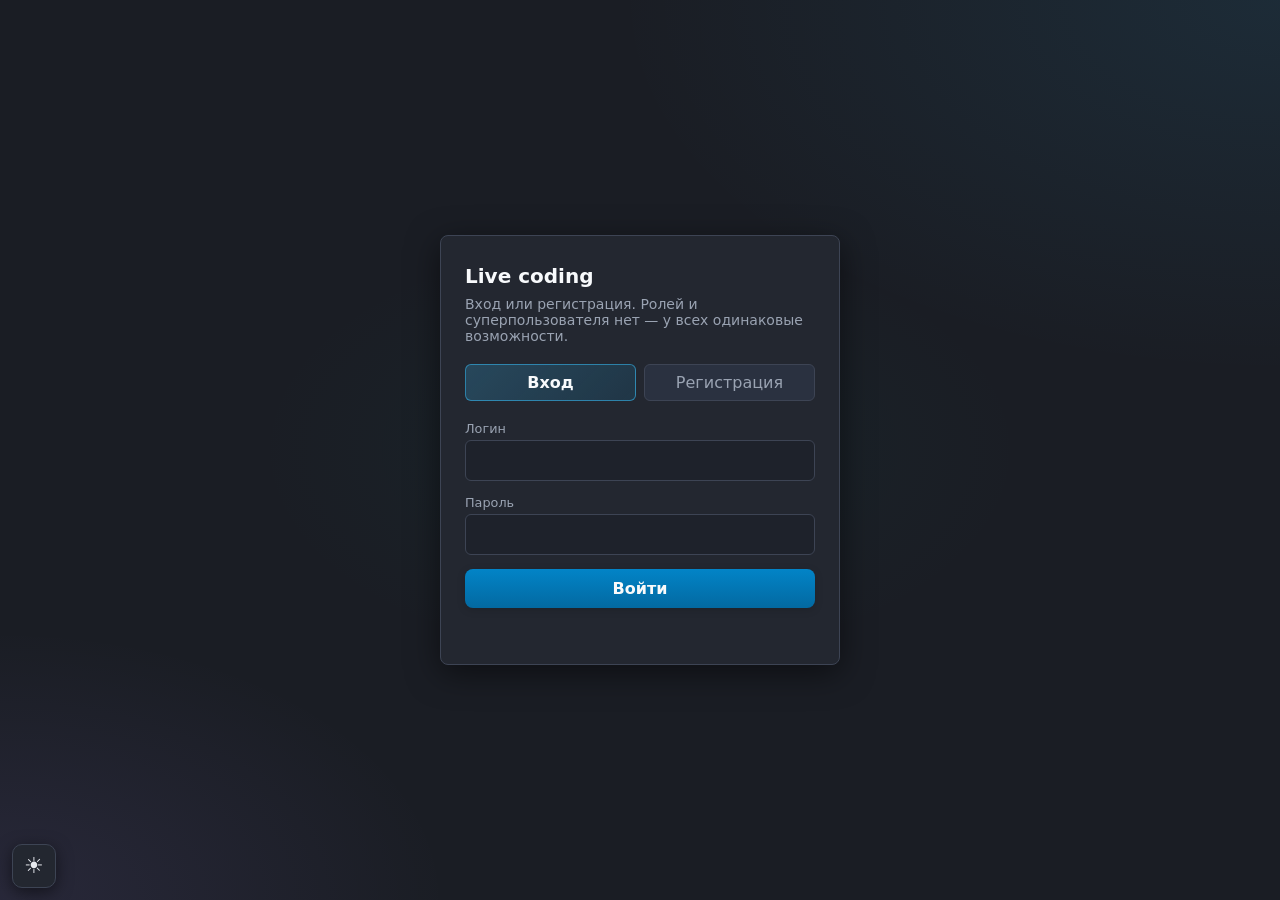
==== static/index.html @ a98c904f "feat: working code redactor for 1 person" ====
<!DOCTYPE html>
<html lang="ru">
<head>
  <meta charset="UTF-8">
  <meta name="viewport" content="width=device-width, initial-scale=1.0">
  <title>Вход — Live coding</title>
  <link rel="stylesheet" href="/static/theme.css">
  <link rel="stylesheet" href="/static/pages.css">
</head>
<body>
  <div class="page-shell">
    <div class="auth-card">
      <h1>Live coding</h1>
      <p class="sub">Вход или регистрация. Ролей и суперпользователя нет — у всех одинаковые возможности.</p>
      <div class="auth-tabs">
        <button type="button" class="auth-tab auth-tab--active" id="tab-login">Вход</button>
        <button type="button" class="auth-tab" id="tab-register">Регистрация</button>
      </div>
      <form id="form-login" autocomplete="on">
        <div class="form-group">
          <label for="login-username">Логин</label>
          <input id="login-username" name="username" autocomplete="username" required minlength="3" maxlength="64">
        </div>
        <div class="form-group">
          <label for="login-password">Пароль</label>
          <input id="login-password" type="password" name="password" autocomplete="current-password" required minlength="6">
        </div>
        <button type="submit" class="btn-primary">Войти</button>
      </form>
      <form id="form-register" style="display:none" autocomplete="off">
        <div class="form-group">
          <label for="reg-username">Логин</label>
          <input id="reg-username" name="username" autocomplete="off" required minlength="3" maxlength="64">
        </div>
        <div class="form-group">
          <label for="reg-password">Пароль</label>
          <input id="reg-password" type="password" name="password" autocomplete="new-password" required minlength="6">
        </div>
        <button type="submit" class="btn-primary">Создать аккаунт</button>
      </form>
      <div class="form-error" id="form-error"></div>
    </div>
  </div>
  <script src="/static/auth.js"></script>
  <script src="/static/theme.js"></script>
  <script>
    const tabLogin = document.getElementById('tab-login');
    const tabRegister = document.getElementById('tab-register');
    const formLogin = document.getElementById('form-login');
    const formRegister = document.getElementById('form-register');
    const errEl = document.getElementById('form-error');

    tabLogin.addEventListener('click', () => {
      tabLogin.classList.add('auth-tab--active');
      tabRegister.classList.remove('auth-tab--active');
      formLogin.style.display = '';
      formRegister.style.display = 'none';
      errEl.textContent = '';
    });
    tabRegister.addEventListener('click', () => {
      tabRegister.classList.add('auth-tab--active');
      tabLogin.classList.remove('auth-tab--active');
      formLogin.style.display = 'none';
      formRegister.style.display = '';
      errEl.textContent = '';
    });

    function clearAuthForms() {
      document.querySelectorAll('#form-login input, #form-register input').forEach((el) => {
        el.value = '';
      });
    }

    window.addEventListener('pageshow', () => {
      clearAuthForms();
    });

    async function ensureNotLoggedIn() {
      const me = await getMe();
      if (me && me.id) window.location.href = '/home';
      else clearAuthForms();
    }
    ensureNotLoggedIn();

    formLogin.addEventListener('submit', async (e) => {
      e.preventDefault();
      errEl.textContent = '';
      const fd = new FormData(formLogin);
      const body = { username: fd.get('username').trim(), password: fd.get('password') };
      const res = await fetch('/api/auth/login', {
        method: 'POST',
        credentials: 'include',
        headers: { 'Content-Type': 'application/json' },
        body: JSON.stringify(body),
      });
      if (!res.ok) {
        const j = await res.json().catch(() => ({}));
        errEl.textContent = j.detail || 'Ошибка входа';
        return;
      }
      window.location.href = '/home';
    });

    formRegister.addEventListener('submit', async (e) => {
      e.preventDefault();
      errEl.textContent = '';
      const fd = new FormData(formRegister);
      const body = { username: fd.get('username').trim(), password: fd.get('password') };
      const res = await fetch('/api/auth/register', {
        method: 'POST',
        credentials: 'include',
        headers: { 'Content-Type': 'application/json' },
        body: JSON.stringify(body),
      });
      if (!res.ok) {
        const j = await res.json().catch(() => ({}));
        errEl.textContent = typeof j.detail === 'string' ? j.detail : (j.detail?.[0]?.msg || 'Ошибка регистрации');
        return;
      }
      window.location.href = '/home';
    });
  </script>
</body>
</html>
---- static/theme.css ----
/* Тема: по умолчанию тёмная (как было). Светлая — [data-theme="light"] на <html>. */

:root {
  --page-bg: #1a1d24;
  --page-text: #e8eaef;
  --card-bg: #232730;
  --card-border: #3d4454;
  --muted: #9aa3b2;
  --muted2: #6b7280;
  --btn-bg: #2a3140;
  --btn-hover: #363e52;
  --input-bg: #1e222b;
  --input-border: #3d4454;
  --input-focus: #38bdf8;
  --primary-btn: #0d9488;
  --primary-hover: #14b8a6;
  --h1: #f8fafc;
  --active-tab: #343b4d;
  --editor-bg: #2c3140;
  --editor-text: #f1f5f9;
  --placeholder: #64748b;
  --line-num: #94a3b8;
  --tabs-bar: #252a36;
  --tab-border: #1e222b;
  --tab-text: #cbd5e1;
  --tab-fade-start: rgba(37, 42, 54, 0);
  --tab-fade-end: rgba(37, 42, 54, 0.92);
  --tab-add-bg: #334155;
  --tab-add-text: #f8fafc;
  --shadow: rgba(0, 0, 0, 0.5);
  --error: #f87171;
  --accent-sky: #38bdf8;
  --accent-sky-dim: rgba(56, 189, 248, 0.18);
  --accent-violet: #a78bfa;
  --accent-violet-dim: rgba(167, 139, 250, 0.2);
  --accent-emerald: #34d399;
  --accent-emerald-dim: rgba(52, 211, 153, 0.16);
  --page-bg-mesh: radial-gradient(ellipse 100% 80% at 100% 0%, rgba(56, 189, 248, 0.09), transparent 52%),
    radial-gradient(ellipse 70% 60% at 0% 100%, rgba(167, 139, 250, 0.1), transparent 50%),
    radial-gradient(ellipse 50% 40% at 50% 50%, rgba(13, 148, 136, 0.06), transparent 60%);
  --logout-bg: #7f1d1d;
  --logout-bg-hover: #991b1b;
  --logout-border: #b91c1c;
  --logout-text: #fecaca;
  --create-room-bg: linear-gradient(135deg, #0f766e, #0d9488);
  --create-room-bg-hover: linear-gradient(135deg, #115e59, #0f766e);
  --create-room-text: #ecfdf5;
  --login-submit-bg: linear-gradient(180deg, #0284c7, #0369a1);
  --login-submit-bg-hover: linear-gradient(180deg, #0ea5e9, #0284c7);
  --register-submit-bg: linear-gradient(180deg, #7c3aed, #6d28d9);
  --register-submit-bg-hover: linear-gradient(180deg, #8b5cf6, #7c3aed);
  --auth-tab-login-active-bg: linear-gradient(135deg, rgba(56, 189, 248, 0.22), rgba(14, 165, 233, 0.12));
  --auth-tab-login-active-border: rgba(56, 189, 248, 0.55);
  --auth-tab-register-active-bg: linear-gradient(135deg, rgba(167, 139, 250, 0.28), rgba(139, 92, 246, 0.14));
  --auth-tab-register-active-border: rgba(167, 139, 250, 0.55);
  --auth-tab-active-text: #f8fafc;
  --modal-scrim: rgba(10, 12, 18, 0.72);
  --comment-bar: #fbbf24;
  --comment-gutter-mark: rgba(251, 191, 36, 0.38);
  --comment-gutter-bg: #2c3140;
  --hl-comment-base: rgba(251, 191, 36, 0.14);
  --hl-comment-hover: rgba(251, 191, 36, 0.32);
  --hl-comment-edge: rgba(251, 191, 36, 0.55);
  --hl-comment-underline: rgba(251, 191, 36, 0.75);
  --app-bg: #252a36;
  --menu-bg: #232730;
  --menu-text: #f3f4f6;
  --sb-track: #3d4454;
  --sb-thumb: #64748b;
  --sb-border: #475569;
  --btn-primary-text: #fafafa;
  --title-hover-bg: rgba(255, 255, 255, 0.07);
}

[data-theme="light"] {
  --page-bg: #eef1f6;
  --page-text: #1e293b;
  --card-bg: #ffffff;
  --card-border: #c7d2e0;
  --muted: #475569;
  --muted2: #64748b;
  --btn-bg: #e2e8f0;
  --btn-hover: #cbd5e1;
  --input-bg: #ffffff;
  --input-border: #cbd5e1;
  --input-focus: #0284c7;
  --primary-btn: #0f766e;
  --primary-hover: #0d9488;
  --h1: #0f172a;
  --active-tab: #e2e8f0;
  --editor-bg: #f8fafc;
  --editor-text: #0f172a;
  --placeholder: #94a3b8;
  --line-num: #64748b;
  --tabs-bar: #e8edf4;
  --tab-border: #cbd5e1;
  --tab-text: #334155;
  --tab-fade-start: rgba(232, 237, 244, 0);
  --tab-fade-end: rgba(248, 250, 252, 0.97);
  --tab-add-bg: #cbd5e1;
  --tab-add-text: #0f172a;
  --shadow: rgba(15, 23, 42, 0.12);
  --error: #dc2626;
  --accent-sky: #0284c7;
  --accent-sky-dim: rgba(2, 132, 199, 0.12);
  --accent-violet: #7c3aed;
  --accent-violet-dim: rgba(124, 58, 237, 0.12);
  --accent-emerald: #059669;
  --accent-emerald-dim: rgba(5, 150, 105, 0.12);
  --page-bg-mesh: radial-gradient(ellipse 90% 70% at 100% 0%, rgba(2, 132, 199, 0.1), transparent 55%),
    radial-gradient(ellipse 80% 55% at 0% 100%, rgba(124, 58, 237, 0.09), transparent 50%),
    radial-gradient(ellipse 45% 35% at 30% 40%, rgba(5, 150, 105, 0.06), transparent 55%);
  --logout-bg: #b91c1c;
  --logout-bg-hover: #dc2626;
  --logout-border: #991b1b;
  --logout-text: #ffffff;
  --create-room-bg: linear-gradient(135deg, #059669, #0d9488);
  --create-room-bg-hover: linear-gradient(135deg, #047857, #0f766e);
  --create-room-text: #ffffff;
  --login-submit-bg: linear-gradient(180deg, #0284c7, #0369a1);
  --login-submit-bg-hover: linear-gradient(180deg, #0ea5e9, #0284c7);
  --register-submit-bg: linear-gradient(180deg, #7c3aed, #6d28d9);
  --register-submit-bg-hover: linear-gradient(180deg, #8b5cf6, #7c3aed);
  --auth-tab-login-active-bg: linear-gradient(135deg, rgba(2, 132, 199, 0.16), rgba(14, 165, 233, 0.1));
  --auth-tab-login-active-border: rgba(2, 132, 199, 0.45);
  --auth-tab-register-active-bg: linear-gradient(135deg, rgba(124, 58, 237, 0.18), rgba(167, 139, 250, 0.1));
  --auth-tab-register-active-border: rgba(124, 58, 237, 0.45);
  --auth-tab-active-text: #0f172a;
  --modal-scrim: rgba(15, 23, 42, 0.45);
  --comment-bar: #d97706;
  --comment-gutter-mark: rgba(217, 119, 6, 0.35);
  --comment-gutter-bg: #f8fafc;
  --hl-comment-base: rgba(245, 158, 11, 0.16);
  --hl-comment-hover: rgba(245, 158, 11, 0.34);
  --hl-comment-edge: rgba(180, 83, 9, 0.45);
  --hl-comment-underline: rgba(180, 83, 9, 0.65);
  --app-bg: #e2e8f0;
  --menu-bg: #ffffff;
  --menu-text: #1e293b;
  --sb-track: #e2e8f0;
  --sb-thumb: #94a3b8;
  --sb-border: #cbd5e1;
  --btn-primary-text: #fafafa;
  --title-hover-bg: rgba(2, 132, 199, 0.08);
}

.theme-toggle {
  position: fixed;
  left: 12px;
  bottom: 12px;
  z-index: 9999;
  width: 44px;
  height: 44px;
  border-radius: 10px;
  border: 1px solid var(--card-border);
  background: var(--card-bg);
  color: var(--page-text);
  font-size: 22px;
  line-height: 1;
  cursor: pointer;
  box-shadow: 0 4px 16px var(--shadow);
  display: flex;
  align-items: center;
  justify-content: center;
  padding: 0;
}

.theme-toggle:hover {
  background: var(--btn-hover);
}

.theme-toggle:focus-visible {
  outline: 2px solid var(--input-focus);
  outline-offset: 2px;
}
---- static/pages.css ----
/* Вход / главная — те же серо-чёрно-белые тона */

*,
*::before,
*::after {
  box-sizing: border-box;
}

html {
  height: 100%;
  width: 100%;
}

body {
  margin: 0;
  min-height: 100%;
  width: 100%;
  background-color: var(--page-bg);
  background-image: var(--page-bg-mesh);
  background-attachment: fixed;
}

.page-shell {
  min-height: 100vh;
  min-height: 100dvh;
  width: 100%;
  display: flex;
  align-items: center;
  justify-content: center;
  padding: 24px;
  background: transparent;
  color: var(--page-text);
  font-family: 'Segoe UI', system-ui, sans-serif;
}

.auth-card {
  width: 100%;
  max-width: 400px;
  background: var(--card-bg);
  border: 1px solid var(--card-border);
  border-radius: 8px;
  padding: 28px 24px;
  box-shadow: 0 8px 32px var(--shadow);
}

.auth-card h1 {
  margin: 0 0 8px;
  font-size: 1.25rem;
  font-weight: 600;
  color: var(--h1);
}

.auth-card p.sub {
  margin: 0 0 20px;
  font-size: 0.875rem;
  color: var(--muted);
}

.auth-tabs {
  display: flex;
  gap: 8px;
  margin-bottom: 20px;
}

.auth-tab {
  flex: 1;
  padding: 8px 12px;
  border: 1px solid var(--card-border);
  background: var(--btn-bg);
  color: var(--muted);
  border-radius: 6px;
  cursor: pointer;
  font: inherit;
}

.auth-tab--active {
  font-weight: 600;
}

#tab-login.auth-tab--active {
  background: var(--auth-tab-login-active-bg);
  color: var(--auth-tab-active-text);
  border-color: var(--auth-tab-login-active-border);
}

#tab-register.auth-tab--active {
  background: var(--auth-tab-register-active-bg);
  color: var(--auth-tab-active-text);
  border-color: var(--auth-tab-register-active-border);
}

.form-group {
  margin-bottom: 14px;
}

.form-group label {
  display: block;
  font-size: 0.8rem;
  color: var(--muted);
  margin-bottom: 4px;
}

.form-group input {
  width: 100%;
  padding: 10px 12px;
  border-radius: 6px;
  border: 1px solid var(--input-border);
  background: var(--input-bg);
  color: var(--h1);
  font: inherit;
}

.form-group input:focus {
  outline: none;
  border-color: var(--input-focus);
}

.btn-primary {
  width: 100%;
  padding: 10px 16px;
  border: none;
  border-radius: 8px;
  background: var(--primary-btn);
  color: var(--btn-primary-text);
  font: inherit;
  font-weight: 600;
  cursor: pointer;
  box-shadow: 0 2px 8px rgba(0, 0, 0, 0.15);
}

.btn-primary:hover {
  background: var(--primary-hover);
}

#form-login .btn-primary {
  background: var(--login-submit-bg);
}

#form-login .btn-primary:hover {
  background: var(--login-submit-bg-hover);
}

#form-register .btn-primary {
  background: var(--register-submit-bg);
}

#form-register .btn-primary:hover {
  background: var(--register-submit-bg-hover);
}

.form-error {
  margin-top: 12px;
  font-size: 0.875rem;
  color: var(--error);
  min-height: 1.2em;
}

/* Главная после входа */
.dashboard {
  min-height: 100vh;
  min-height: 100dvh;
  width: 100%;
  max-width: none;
  margin: 0;
  background: transparent;
  color: var(--page-text);
  font-family: 'Segoe UI', system-ui, sans-serif;
  padding: 24px 28px 32px;
}

.dashboard-header {
  display: flex;
  align-items: center;
  justify-content: space-between;
  gap: 16px;
  margin-bottom: 24px;
  padding-bottom: 16px;
  border-bottom: 1px solid var(--card-border);
}

.dashboard-header h1 {
  margin: 0;
  font-size: 1.25rem;
  color: var(--h1);
}

.btn-logout {
  padding: 8px 14px;
  border: 1px solid var(--logout-border);
  background: var(--logout-bg);
  color: var(--logout-text);
  border-radius: 8px;
  cursor: pointer;
  font: inherit;
  font-weight: 600;
  box-shadow: 0 2px 8px rgba(127, 29, 29, 0.35);
}

.btn-logout:hover {
  background: var(--logout-bg-hover);
}

.dashboard-actions {
  margin-bottom: 20px;
}

.btn-create {
  padding: 10px 18px;
  border: none;
  border-radius: 8px;
  background: var(--create-room-bg);
  color: var(--create-room-text);
  font: inherit;
  font-weight: 600;
  cursor: pointer;
  box-shadow: 0 2px 12px rgba(13, 148, 136, 0.35);
}

.btn-create:hover {
  background: var(--create-room-bg-hover);
}

.room-list {
  list-style: none;
  margin: 0;
  padding: 0;
}

.room-list li {
  margin-bottom: 8px;
}

.room-item {
  display: flex;
  align-items: stretch;
  gap: 10px;
  background: var(--card-bg);
  border: 1px solid var(--card-border);
  border-radius: 6px;
  overflow: hidden;
}

.room-item:hover {
  border-color: var(--primary-hover);
}

.room-title-host {
  position: relative;
  flex: 1;
  min-width: 0;
  display: flex;
  flex-direction: column;
  align-items: stretch;
}

.room-title-row {
  display: flex;
  flex-direction: row;
  align-items: flex-start;
  position: relative;
}

.room-list-desc {
  font-size: 0.78rem;
  color: var(--muted2);
  padding: 0 14px 8px 14px;
  line-height: 1.35;
}

.room-title-label {
  display: block;
  min-width: 0;
  padding: 10px 8px 10px 12px;
  color: var(--page-text);
  font-size: inherit;
  cursor: text;
  user-select: none;
}

.room-title-label:hover {
  background: var(--title-hover-bg);
}

.room-open-link {
  flex-shrink: 0;
  padding: 12px 14px;
  align-self: stretch;
  display: flex;
  align-items: center;
  color: var(--muted);
  text-decoration: none;
  font-size: 0.875rem;
  white-space: nowrap;
}

.room-open-link:hover {
  background: var(--btn-bg);
  color: var(--page-text);
}

.room-rename-input {
  border-radius: 6px;
  border: 1px solid var(--input-border);
  background: var(--input-bg);
  color: var(--editor-text);
  font: inherit;
  font-size: 0.95rem;
  padding: 6px 8px;
  z-index: 2;
  box-sizing: border-box;
}

.room-title-cell .room-rename-input {
  position: absolute;
  left: 6px;
  right: 6px;
  top: 6px;
  width: auto;
}

.room-actions {
  display: flex;
  flex-shrink: 0;
  border-left: 1px solid var(--card-border);
}

.btn-room-action {
  padding: 10px 14px;
  border: none;
  background: var(--btn-bg);
  color: var(--muted);
  font: inherit;
  font-size: 0.8rem;
  cursor: pointer;
  white-space: nowrap;
}

.btn-room-action:hover {
  background: var(--btn-hover);
  color: var(--page-text);
}

.btn-room-action--danger:hover {
  color: var(--error);
}

.btn-room-rename {
  font-size: 1rem;
  line-height: 1;
  padding: 10px 12px;
}

.empty-hint {
  color: var(--muted2);
  font-size: 0.9rem;
}

/* Верхняя панель комнаты */
.room-topbar {
  display: flex;
  flex-direction: column;
  align-items: stretch;
  gap: 0;
  flex-shrink: 0;
  padding: 0;
  background: var(--tabs-bar);
  border-bottom: 1px solid var(--tab-border);
}

.room-topbar-row {
  display: flex;
  align-items: flex-start;
  gap: 10px;
  padding: 8px 12px;
  flex-wrap: wrap;
}

.btn-back {
  flex-shrink: 0;
  padding: 8px 12px;
  border: 1px solid var(--card-border);
  background: var(--card-bg);
  color: var(--page-text);
  border-radius: 6px;
  text-decoration: none;
  font-size: 0.875rem;
  font-family: 'Segoe UI', system-ui, sans-serif;
}

.btn-back:hover {
  background: var(--btn-hover);
}

.room-title {
  flex: 1;
  min-width: 120px;
  font-size: 0.95rem;
  font-weight: 600;
  color: var(--muted);
  white-space: nowrap;
  overflow: hidden;
  text-overflow: ellipsis;
  padding-top: 6px;
}

.room-desc-block {
  padding: 0 12px 10px;
  border-top: 1px solid var(--tab-border);
}

.room-description {
  width: 100%;
  min-height: 52px;
  max-height: min(50vh, 360px);
  resize: none;
  overflow-y: hidden;
  padding: 8px 10px;
  border-radius: 6px;
  border: 1px solid var(--card-border);
  background: var(--input-bg);
  color: var(--page-text);
  font: inherit;
  font-size: 0.85rem;
  line-height: 1.45;
  box-sizing: border-box;
}

.room-description::placeholder {
  color: var(--placeholder);
}

.room-description:disabled {
  opacity: 0.75;
  cursor: not-allowed;
}

.btn-toolbar {
  padding: 8px 12px;
  border: 1px solid var(--card-border);
  background: var(--card-bg);
  color: var(--page-text);
  border-radius: 6px;
  font: inherit;
  font-size: 0.8rem;
  cursor: pointer;
  white-space: nowrap;
  margin-top: 2px;
}

.btn-toolbar:hover {
  background: var(--btn-hover);
}

.comment-gutter {
  flex-shrink: 0;
  width: 10px;
  padding: 12px 0;
  overflow: hidden;
  font-size: 14px;
  line-height: 1.6;
  background: var(--comment-gutter-bg);
  user-select: none;
}

.comment-gutter-line {
  min-height: 1.6em;
  box-sizing: border-box;
  border-left: 3px solid transparent;
}

.comment-gutter-line--marked {
  border-left-color: var(--comment-bar);
  background: var(--comment-gutter-mark);
}

.editor-input-wrap {
  position: relative;
  flex: 1;
  min-width: 0;
  min-height: 0;
}

.editor-highlight-pre {
  position: absolute;
  inset: 0;
  margin: 0;
  padding: 12px 12px 12px 8px;
  font-size: 14px;
  line-height: 1.6;
  -moz-tab-size: 4;
  tab-size: 4;
  font-family: inherit;
  border: none;
  overflow: auto;
  scrollbar-width: none;
  -ms-overflow-style: none;
  white-space: pre-wrap;
  word-wrap: break-word;
  word-break: break-word;
  color: transparent;
  background: transparent;
  pointer-events: none;
  z-index: 0;
  box-sizing: border-box;
}

.editor-highlight-pre .hl-comment {
  border-radius: 2px;
  background: var(--hl-comment-base);
  box-shadow:
    inset 0 -2px 0 0 var(--hl-comment-underline),
    inset 0 0 0 1px var(--hl-comment-edge);
  transition: background 0.12s ease, box-shadow 0.12s ease;
}

.editor-highlight-pre .hl-comment.hl-comment--hot {
  background: var(--hl-comment-hover);
  box-shadow:
    inset 0 -2px 0 0 var(--hl-comment-underline),
    inset 0 0 0 1px var(--hl-comment-edge);
}

.code-tooltip {
  position: fixed;
  z-index: 10001;
  max-width: 320px;
  padding: 8px 10px;
  background: var(--card-bg);
  color: var(--page-text);
  border: 1px solid var(--card-border);
  border-radius: 6px;
  font-size: 0.8rem;
  line-height: 1.4;
  white-space: pre-wrap;
  box-shadow: 0 6px 20px var(--shadow);
  pointer-events: none;
  display: none;
}

.room-desc-hint {
  font-size: 0.75rem;
  color: var(--muted2);
  margin: 4px 0 0;
}

.btn-add-comment-floating {
  position: fixed;
  left: 64px;
  bottom: 12px;
  z-index: 9998;
  padding: 10px 14px;
  border-radius: 10px;
  border: 1px solid var(--card-border);
  background: var(--card-bg);
  color: var(--page-text);
  font: inherit;
  font-size: 0.85rem;
  font-weight: 600;
  cursor: pointer;
  box-shadow: 0 4px 16px var(--shadow);
  max-width: min(220px, 45vw);
}

.btn-add-comment-floating:disabled {
  opacity: 0.45;
  cursor: not-allowed;
}

.btn-add-comment-floating:not(:disabled):hover {
  background: var(--btn-hover);
}

.comment-popover {
  position: fixed;
  z-index: 10002;
  width: min(360px, calc(100vw - 24px));
  padding: 12px;
  background: var(--card-bg);
  color: var(--page-text);
  border: 1px solid var(--card-border);
  border-radius: 8px;
  box-shadow: 0 8px 28px var(--shadow);
}

.comment-popover-label {
  font-size: 0.75rem;
  color: var(--muted);
  margin-bottom: 8px;
}

.comment-popover-snippet {
  margin: 0 0 10px;
  padding: 8px 10px;
  max-height: 120px;
  overflow: auto;
  border-radius: 6px;
  border: 1px solid var(--card-border);
  background: var(--input-bg);
  color: var(--page-text);
  font-family: Consolas, monospace;
  font-size: 12px;
  line-height: 1.45;
  white-space: pre-wrap;
  word-break: break-word;
}

.comment-body-input {
  width: 100%;
  min-height: 88px;
  max-height: 200px;
  padding: 8px 10px;
  border-radius: 6px;
  border: 1px solid var(--card-border);
  background: var(--input-bg);
  color: var(--page-text);
  font: inherit;
  font-size: 0.875rem;
  line-height: 1.45;
  resize: none;
  overflow-y: auto;
  box-sizing: border-box;
}

.room-title-inline-host {
  position: relative;
  flex: 1;
  min-width: 0;
  padding-top: 4px;
}

.room-title--inline {
  display: inline-block;
  max-width: 100%;
  cursor: default;
  padding: 4px 6px;
  border-radius: 4px;
}

.room-title--inline.room-title--editable:hover {
  background: var(--title-hover-bg);
}

.room-title--inline.room-title--editable {
  cursor: text;
}

.room-rename-input--room {
  position: absolute;
  left: 0;
  top: 2px;
  min-width: 120px;
  max-width: min(400px, 70vw);
  width: max-content;
}

.room-left-block {
  display: flex;
  flex-direction: row;
  align-items: stretch;
  flex: 1;
  min-width: 0;
}

.room-title-stack {
  display: flex;
  flex-direction: column;
  flex: 1;
  min-width: 0;
}

.room-title-cell {
  position: relative;
  display: inline-block;
  max-width: min(260px, 40vw);
  flex: 0 1 auto;
}

.room-col-divider {
  width: 1px;
  flex-shrink: 0;
  background: var(--card-border);
  align-self: stretch;
  margin: 0 4px;
}

.comment-ctx-menu {
  z-index: 10003;
}

/* Модальные окна (alert / confirm) в стиле приложения */
.app-modal-overlay {
  position: fixed;
  inset: 0;
  z-index: 30000;
  display: flex;
  align-items: center;
  justify-content: center;
  padding: 20px;
  background: var(--modal-scrim);
  backdrop-filter: blur(6px);
  -webkit-backdrop-filter: blur(6px);
  opacity: 0;
  visibility: hidden;
  transition: opacity 0.2s ease, visibility 0.2s ease;
}

.app-modal-overlay--open {
  opacity: 1;
  visibility: visible;
}

body.app-modal-open {
  overflow: hidden;
}

.app-modal {
  width: 100%;
  max-width: 420px;
  background: var(--card-bg);
  color: var(--page-text);
  border: 1px solid var(--card-border);
  border-radius: 12px;
  box-shadow: 0 20px 50px var(--shadow);
  padding: 22px 24px;
}

.app-modal__title {
  margin: 0 0 10px;
  font-size: 1.1rem;
  font-weight: 600;
  color: var(--h1);
}

.app-modal__message {
  margin: 0 0 22px;
  font-size: 0.9rem;
  line-height: 1.5;
  color: var(--muted);
  white-space: pre-wrap;
}

.app-modal__actions {
  display: flex;
  flex-wrap: wrap;
  justify-content: flex-end;
  gap: 10px;
}

.app-modal-btn {
  padding: 9px 18px;
  border-radius: 8px;
  font: inherit;
  font-size: 0.875rem;
  font-weight: 600;
  cursor: pointer;
  border: 1px solid transparent;
}

.app-modal-btn--secondary {
  background: var(--btn-bg);
  color: var(--page-text);
  border-color: var(--card-border);
}

.app-modal-btn--secondary:hover {
  background: var(--btn-hover);
}

.app-modal-btn--primary {
  background: var(--login-submit-bg);
  color: var(--btn-primary-text);
  border-color: transparent;
  box-shadow: 0 2px 10px rgba(2, 132, 199, 0.25);
}

.app-modal-btn--primary:hover {
  background: var(--login-submit-bg-hover);
}

.app-modal-btn--danger {
  background: linear-gradient(180deg, #b91c1c, #991b1b);
  color: #fff;
  border-color: #7f1d1d;
  box-shadow: 0 2px 12px rgba(185, 28, 28, 0.35);
}

.app-modal-btn--danger:hover {
  background: linear-gradient(180deg, #dc2626, #b91c1c);
}

[data-theme='light'] .app-modal-btn--danger {
  box-shadow: 0 2px 12px rgba(220, 38, 38, 0.25);
}
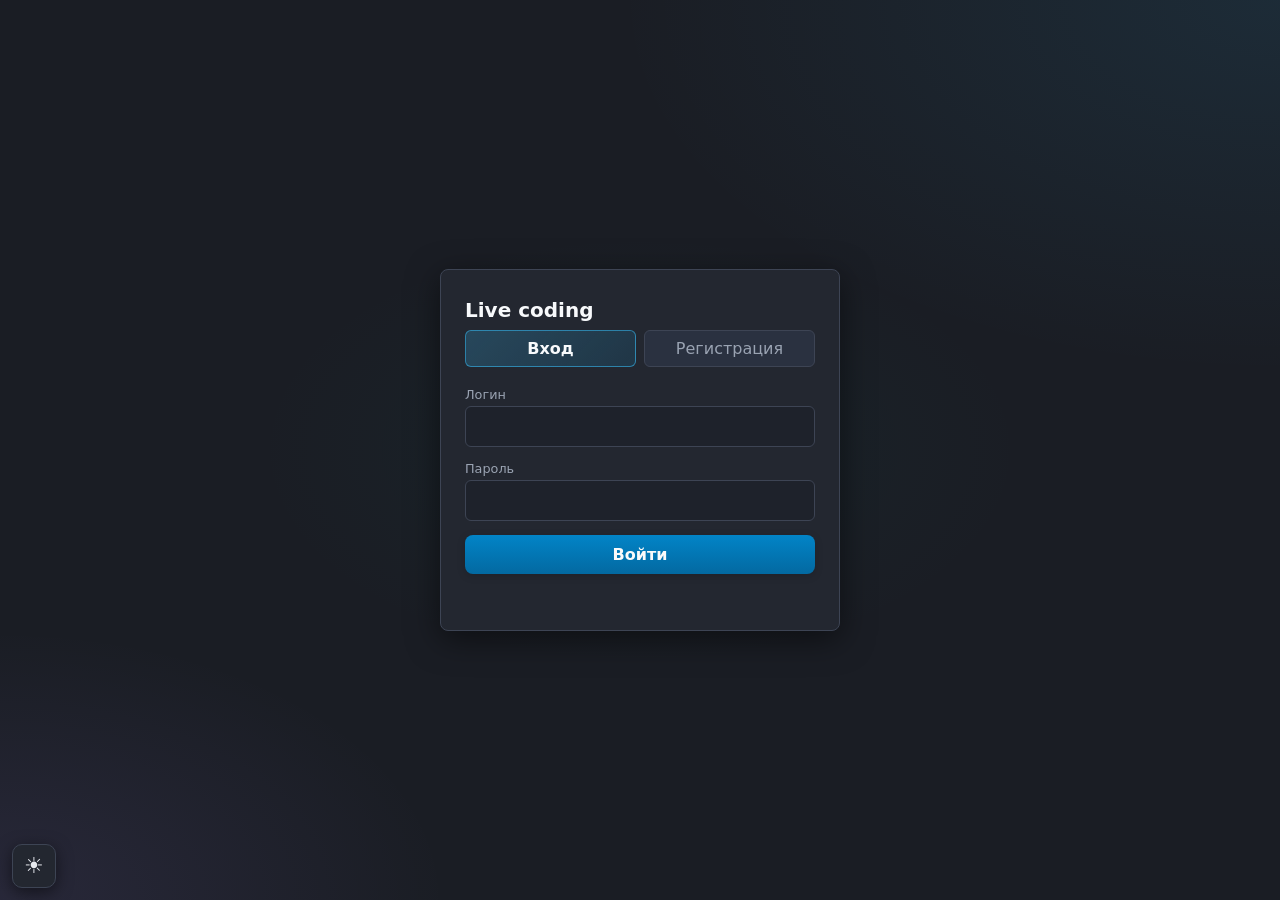
==== commit 7755199c: "fix: rooms are adding to menu for users who joined them" ====
--- a/static/index.html
+++ b/static/index.html
@@ -11,7 +11,6 @@
   <div class="page-shell">
     <div class="auth-card">
       <h1>Live coding</h1>
-      <p class="sub">Вход или регистрация. Ролей и суперпользователя нет — у всех одинаковые возможности.</p>
       <div class="auth-tabs">
         <button type="button" class="auth-tab auth-tab--active" id="tab-login">Вход</button>
         <button type="button" class="auth-tab" id="tab-register">Регистрация</button>
@@ -75,9 +74,19 @@
       clearAuthForms();
     });
 
+    function redirectIfLoggedIn() {
+      const params = new URLSearchParams(window.location.search);
+      const next = params.get('next');
+      if (next && next.startsWith('/') && !next.startsWith('//')) {
+        window.location.href = next;
+      } else {
+        window.location.href = '/home';
+      }
+    }
+
     async function ensureNotLoggedIn() {
       const me = await getMe();
-      if (me && me.id) window.location.href = '/home';
+      if (me && me.id) redirectIfLoggedIn();
       else clearAuthForms();
     }
     ensureNotLoggedIn();
@@ -98,7 +107,7 @@
         errEl.textContent = j.detail || 'Ошибка входа';
         return;
       }
-      window.location.href = '/home';
+      redirectIfLoggedIn();
     });
 
     formRegister.addEventListener('submit', async (e) => {
@@ -117,7 +126,7 @@
         errEl.textContent = typeof j.detail === 'string' ? j.detail : (j.detail?.[0]?.msg || 'Ошибка регистрации');
         return;
       }
-      window.location.href = '/home';
+      redirectIfLoggedIn();
     });
   </script>
 </body>
--- a/static/pages.css
+++ b/static/pages.css
@@ -233,15 +233,69 @@
 .room-item {
   display: flex;
   align-items: stretch;
-  gap: 10px;
+  gap: 0;
   background: var(--card-bg);
   border: 1px solid var(--card-border);
-  border-radius: 6px;
+  border-radius: 10px;
   overflow: hidden;
+  cursor: pointer;
 }
 
 .room-item:hover {
   border-color: var(--primary-hover);
+}
+
+.room-item-main {
+  flex: 1;
+  min-width: 0;
+}
+
+.room-item-main .room-title-label {
+  cursor: inherit;
+  user-select: none;
+}
+
+.room-item-main .room-title-label:hover {
+  background: transparent;
+}
+
+.room-item-spine {
+  flex-shrink: 0;
+  width: 52px;
+  border-left: 1px solid var(--card-border);
+  display: flex;
+  align-items: center;
+  justify-content: center;
+  align-self: stretch;
+  background: color-mix(in srgb, var(--btn-bg) 88%, transparent);
+}
+
+.room-item-spine .btn-room-gear {
+  width: 40px;
+  height: 40px;
+  border-radius: 8px;
+  border: none;
+  background: transparent;
+  color: var(--muted);
+  font-size: 1.15rem;
+  cursor: pointer;
+}
+
+.room-item-spine .btn-room-gear:hover {
+  background: var(--btn-hover);
+  color: var(--page-text);
+}
+
+.room-item-end {
+  flex-shrink: 0;
+  border-left: 1px solid var(--card-border);
+  display: flex;
+  align-items: center;
+  padding: 0 6px 0 0;
+}
+
+.room-item-end .btn-room-action {
+  border-left: none;
 }
 
 .room-title-host {
@@ -263,14 +317,14 @@
 .room-list-desc {
   font-size: 0.78rem;
   color: var(--muted2);
-  padding: 0 14px 8px 14px;
+  padding: 0 12px 10px 12px;
   line-height: 1.35;
 }
 
 .room-title-label {
   display: block;
   min-width: 0;
-  padding: 10px 8px 10px 12px;
+  padding: 12px 12px 8px 12px;
   color: var(--page-text);
   font-size: inherit;
   cursor: text;
@@ -338,6 +392,11 @@
 .btn-room-action:hover {
   background: var(--btn-hover);
   color: var(--page-text);
+}
+
+.btn-room-action--danger {
+  color: var(--error);
+  font-weight: 600;
 }
 
 .btn-room-action--danger:hover {
@@ -367,6 +426,45 @@
   border-bottom: 1px solid var(--tab-border);
 }
 
+.room-topbar-row--main {
+  align-items: center;
+  flex-wrap: nowrap;
+}
+
+.room-topbar-end {
+  flex-shrink: 0;
+  display: inline-flex;
+  align-items: center;
+  gap: 6px;
+}
+
+.room-title--topbar {
+  flex: 1;
+  min-width: 0;
+  text-align: center;
+  padding-top: 0;
+  padding-bottom: 0;
+  line-height: 1.35;
+  color: var(--h1);
+}
+
+.btn-room-leave-toolbar {
+  flex-shrink: 0;
+  padding: 8px 12px;
+  border: 1px solid var(--card-border);
+  background: var(--card-bg);
+  color: var(--page-text);
+  border-radius: 6px;
+  font: inherit;
+  font-size: 0.8rem;
+  cursor: pointer;
+  white-space: nowrap;
+}
+
+.btn-room-leave-toolbar:hover {
+  background: var(--btn-hover);
+}
+
 .room-topbar-row {
   display: flex;
   align-items: flex-start;
@@ -455,11 +553,22 @@
   flex-shrink: 0;
   width: 10px;
   padding: 12px 0;
-  overflow: hidden;
+  overflow-x: hidden;
+  overflow-y: auto;
+  scrollbar-width: none;
+  -ms-overflow-style: none;
   font-size: 14px;
   line-height: 1.6;
   background: var(--comment-gutter-bg);
   user-select: none;
+  touch-action: none;
+  min-height: 0;
+}
+
+.comment-gutter::-webkit-scrollbar {
+  display: none;
+  width: 0;
+  height: 0;
 }
 
 .comment-gutter-line {
@@ -475,9 +584,10 @@
 
 .editor-input-wrap {
   position: relative;
-  flex: 1;
+  flex: 1 1 0%;
   min-width: 0;
   min-height: 0;
+  overflow: hidden;
 }
 
 .editor-highlight-pre {
@@ -491,7 +601,7 @@
   tab-size: 4;
   font-family: inherit;
   border: none;
-  overflow: auto;
+  overflow: hidden;
   scrollbar-width: none;
   -ms-overflow-style: none;
   white-space: pre-wrap;
@@ -623,6 +733,9 @@
 
 .room-title-inline-host {
   position: relative;
+  display: flex;
+  align-items: flex-start;
+  gap: 8px;
   flex: 1;
   min-width: 0;
   padding-top: 4px;
@@ -631,6 +744,8 @@
 .room-title--inline {
   display: inline-block;
   max-width: 100%;
+  flex: 1;
+  min-width: 0;
   cursor: default;
   padding: 4px 6px;
   border-radius: 4px;
@@ -791,3 +906,441 @@
 [data-theme='light'] .app-modal-btn--danger {
   box-shadow: 0 2px 12px rgba(220, 38, 38, 0.25);
 }
+
+/* Ввод кода / пароля — 6 ячеек */
+.pin-row-host {
+  display: flex;
+  justify-content: center;
+  gap: 8px;
+  margin: 8px 0 12px;
+}
+
+.pin-cell {
+  width: 42px;
+  height: 48px;
+  text-align: center;
+  font-size: 1.1rem;
+  font-weight: 600;
+  letter-spacing: 0.02em;
+  border-radius: 10px;
+  border: 1px solid var(--input-border);
+  background: var(--input-bg);
+  color: var(--h1);
+  font-family: ui-monospace, 'Cascadia Mono', 'Consolas', monospace;
+  padding: 0;
+  transition:
+    border-color 0.15s ease,
+    box-shadow 0.15s ease;
+}
+
+.pin-cell:focus {
+  outline: none;
+  border-color: var(--input-focus);
+  box-shadow: 0 0 0 2px color-mix(in srgb, var(--input-focus) 35%, transparent);
+}
+
+.pin-row-host--shake {
+  animation: pinShake 0.38s ease;
+}
+
+@keyframes pinShake {
+  0%,
+  100% {
+    transform: translateX(0);
+  }
+  25% {
+    transform: translateX(-6px);
+  }
+  75% {
+    transform: translateX(6px);
+  }
+}
+
+.field-hint {
+  font-size: 0.8rem;
+  color: var(--muted2);
+  text-align: center;
+  margin: 0;
+}
+
+.field-hint--error {
+  color: var(--error);
+}
+
+/* Главная — вход по коду */
+.join-by-code-panel {
+  display: flex;
+  justify-content: center;
+  margin-bottom: 22px;
+}
+
+.join-by-code-inner {
+  width: 100%;
+  max-width: 420px;
+  padding: 18px 20px 20px;
+  background: var(--card-bg);
+  border: 1px solid var(--card-border);
+  border-radius: 12px;
+  box-shadow: 0 4px 24px var(--shadow);
+  text-align: center;
+}
+
+.join-by-code-label {
+  display: block;
+  font-size: 0.8rem;
+  font-weight: 600;
+  color: var(--muted);
+  margin-bottom: 4px;
+  letter-spacing: 0.02em;
+}
+
+.join-by-code-btn {
+  width: 100%;
+  max-width: 280px;
+  margin-top: 4px;
+}
+
+.btn-secondary {
+  padding: 8px 12px;
+  border-radius: 8px;
+  border: 1px solid var(--card-border);
+  background: var(--btn-bg);
+  color: var(--page-text);
+  font: inherit;
+  font-size: 0.8rem;
+  font-weight: 600;
+  cursor: pointer;
+}
+
+.btn-secondary:hover {
+  background: var(--btn-hover);
+}
+
+.btn-compact {
+  padding: 6px 10px;
+  font-size: 0.75rem;
+}
+
+.btn-room-gear {
+  display: inline-flex;
+  align-items: center;
+  justify-content: center;
+  width: 36px;
+  height: 36px;
+  padding: 0;
+  border-radius: 8px;
+  border: 1px solid var(--card-border);
+  background: var(--card-bg);
+  color: var(--muted);
+  font-size: 1rem;
+  line-height: 1;
+  cursor: pointer;
+  flex-shrink: 0;
+}
+
+.btn-room-gear:hover {
+  background: var(--btn-hover);
+  color: var(--page-text);
+}
+
+.btn-room-gear--toolbar {
+  margin-top: 0;
+  width: auto;
+  min-width: 40px;
+  height: 36px;
+}
+
+/* Настройки комнаты — оверлей */
+.room-settings-overlay {
+  position: fixed;
+  inset: 0;
+  z-index: 10020;
+  display: flex;
+  align-items: flex-start;
+  justify-content: center;
+  padding: 24px 16px;
+  overflow-y: auto;
+  background: color-mix(in srgb, var(--page-bg) 55%, rgba(0, 0, 0, 0.65));
+}
+
+.room-settings-dialog {
+  position: relative;
+  width: 100%;
+  max-width: 520px;
+  margin-top: min(8vh, 64px);
+  padding: 22px 22px 20px;
+  background: var(--card-bg);
+  border: 1px solid var(--card-border);
+  border-radius: 12px;
+  box-shadow: 0 12px 48px var(--shadow);
+  color: var(--page-text);
+}
+
+.room-settings-dialog--narrow {
+  max-width: 400px;
+}
+
+.room-settings-dialog--create {
+  max-width: 440px;
+}
+
+.room-settings-close {
+  position: absolute;
+  top: 10px;
+  right: 12px;
+  width: 36px;
+  height: 36px;
+  border: none;
+  background: transparent;
+  color: var(--muted);
+  font-size: 1.5rem;
+  line-height: 1;
+  cursor: pointer;
+  border-radius: 8px;
+}
+
+.room-settings-close:hover {
+  background: var(--btn-hover);
+  color: var(--page-text);
+}
+
+.room-settings-h2 {
+  margin: 0 0 16px;
+  font-size: 1.1rem;
+  color: var(--h1);
+  padding-right: 36px;
+}
+
+.room-settings-sub {
+  margin: 0 0 12px;
+  font-size: 0.85rem;
+  color: var(--muted);
+}
+
+.room-settings-section {
+  margin-bottom: 16px;
+}
+
+.room-settings-label {
+  font-size: 0.72rem;
+  font-weight: 700;
+  text-transform: uppercase;
+  letter-spacing: 0.06em;
+  color: var(--muted2);
+  margin-bottom: 8px;
+}
+
+.room-settings-hint {
+  display: block;
+  font-size: 0.78rem;
+  color: var(--muted);
+  margin-bottom: 6px;
+}
+
+.room-settings-invite-row {
+  display: flex;
+  flex-direction: column;
+  gap: 8px;
+  margin-bottom: 10px;
+}
+
+.room-settings-invite-link {
+  font-size: 0.78rem;
+  word-break: break-all;
+  color: var(--primary-btn);
+}
+
+.room-settings-code-row {
+  display: flex;
+  align-items: center;
+  flex-wrap: wrap;
+  gap: 10px;
+}
+
+.room-settings-code {
+  font-family: ui-monospace, 'Consolas', monospace;
+  font-size: 1.1rem;
+  font-weight: 700;
+  letter-spacing: 0.12em;
+  color: var(--h1);
+}
+
+.room-settings-field input,
+.room-settings-title-input {
+  width: 100%;
+  padding: 10px 12px;
+  border-radius: 8px;
+  border: 1px solid var(--input-border);
+  background: var(--input-bg);
+  color: var(--h1);
+  font: inherit;
+  box-sizing: border-box;
+}
+
+.create-room-block {
+  margin-bottom: 18px;
+}
+
+.room-settings-dialog--create {
+  padding: 20px 22px 18px;
+}
+
+.room-settings-check-wrap {
+  margin-bottom: 10px;
+}
+
+.room-settings-check {
+  display: flex;
+  align-items: center;
+  gap: 8px;
+  font-size: 0.85rem;
+  color: var(--page-text);
+  cursor: pointer;
+}
+
+.room-settings-pin-block {
+  margin-bottom: 12px;
+}
+
+.room-settings-members {
+  list-style: none;
+  margin: 0;
+  padding: 0;
+  border: 1px solid var(--card-border);
+  border-radius: 8px;
+  overflow: hidden;
+}
+
+.room-settings-member {
+  display: flex;
+  align-items: center;
+  justify-content: space-between;
+  gap: 10px;
+  padding: 10px 12px;
+  border-bottom: 1px solid var(--card-border);
+  font-size: 0.9rem;
+}
+
+.room-settings-member:last-child {
+  border-bottom: none;
+}
+
+.room-settings-member-name {
+  min-width: 0;
+  overflow: hidden;
+  text-overflow: ellipsis;
+}
+
+.btn-kick-member {
+  flex-shrink: 0;
+  width: 28px;
+  height: 28px;
+  border-radius: 50%;
+  border: 1px solid color-mix(in srgb, var(--error) 55%, var(--card-border));
+  background: color-mix(in srgb, var(--error) 12%, transparent);
+  color: var(--error);
+  font-size: 1rem;
+  line-height: 1;
+  cursor: pointer;
+  display: inline-flex;
+  align-items: center;
+  justify-content: center;
+  padding: 0;
+}
+
+.btn-kick-member:hover {
+  background: color-mix(in srgb, var(--error) 22%, transparent);
+}
+
+.room-settings-error {
+  color: var(--error);
+  font-size: 0.85rem;
+  margin: 0 0 12px;
+}
+
+.room-settings-actions {
+  display: flex;
+  flex-direction: column;
+  gap: 10px;
+  margin-top: 8px;
+}
+
+.room-settings-actions--row {
+  flex-direction: row;
+  flex-wrap: wrap;
+  justify-content: flex-end;
+  gap: 10px;
+}
+
+.room-settings-actions--row .btn-primary {
+  width: auto;
+  min-width: 120px;
+}
+
+/* Страница приглашения */
+.join-page-body {
+  margin: 0;
+  min-height: 100vh;
+  min-height: 100dvh;
+}
+
+.join-root {
+  min-height: 100vh;
+  min-height: 100dvh;
+  display: flex;
+  align-items: center;
+  justify-content: center;
+  padding: 24px;
+  color: var(--page-text);
+  font-family: 'Segoe UI', system-ui, sans-serif;
+}
+
+.join-loading {
+  color: var(--muted);
+}
+
+.join-gate-card {
+  width: 100%;
+  max-width: 420px;
+  padding: 26px 24px 22px;
+  background: var(--card-bg);
+  border: 1px solid var(--card-border);
+  border-radius: 12px;
+  box-shadow: 0 8px 36px var(--shadow);
+}
+
+.join-gate-title {
+  margin: 0 0 8px;
+  font-size: 1.1rem;
+  color: var(--h1);
+  text-align: center;
+}
+
+.join-gate-room-name {
+  margin: 0 0 18px;
+  font-size: 0.95rem;
+  color: var(--muted);
+  text-align: center;
+  line-height: 1.45;
+}
+
+.join-gate-actions {
+  display: flex;
+  flex-wrap: wrap;
+  gap: 10px;
+  justify-content: center;
+  margin-top: 16px;
+}
+
+.join-gate-actions .btn-primary,
+.join-gate-actions .app-modal-btn {
+  min-width: 120px;
+}
+
+.join-link-btn {
+  display: inline-block;
+  text-align: center;
+  text-decoration: none;
+  padding: 10px 18px;
+  border-radius: 8px;
+}
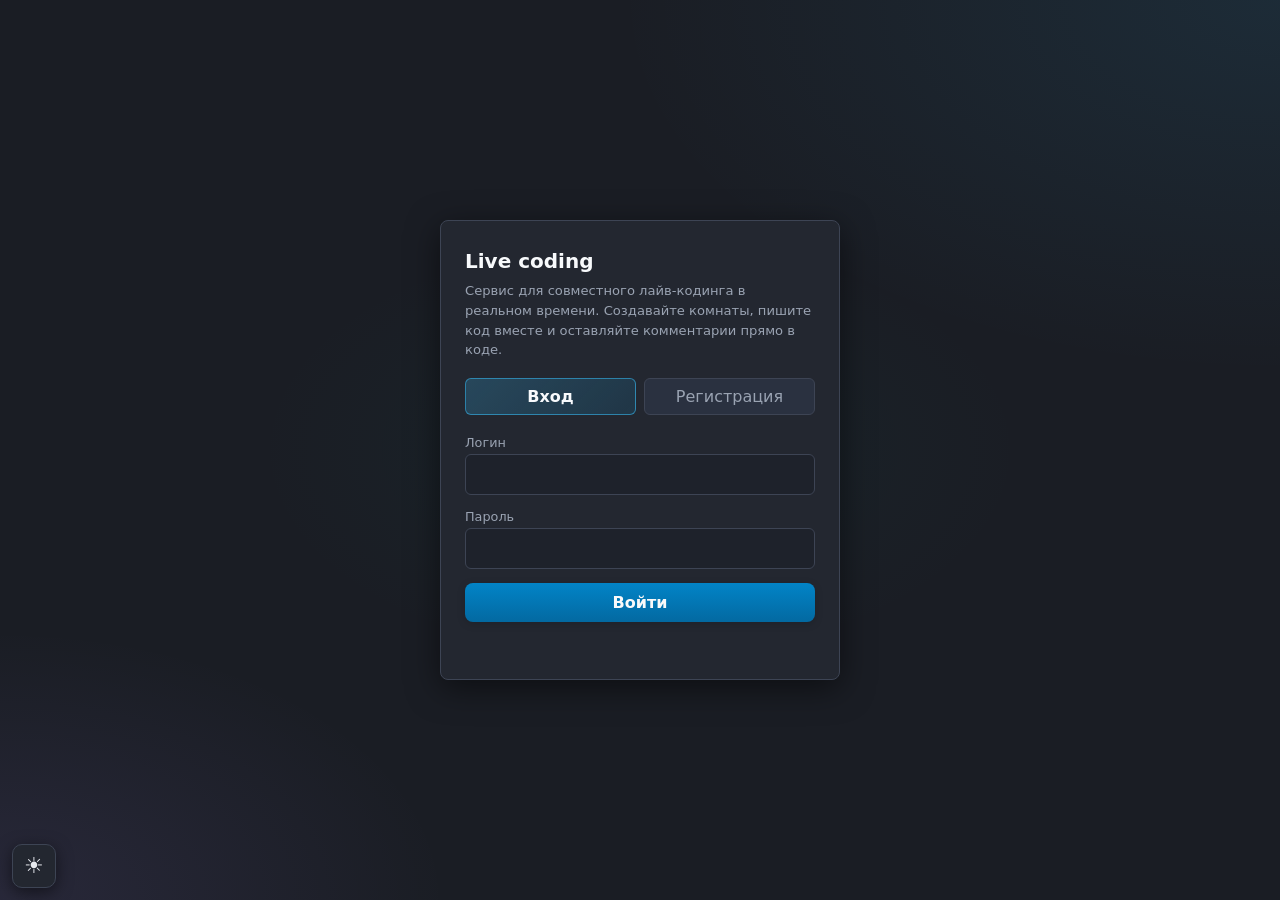
==== commit 0aa340d4: "fix: minor fixes" ====
--- a/static/index.html
+++ b/static/index.html
@@ -11,6 +11,7 @@
   <div class="page-shell">
     <div class="auth-card">
       <h1>Live coding</h1>
+      <p class="auth-project-desc">Сервис для совместного лайв-кодинга в реальном времени. Создавайте комнаты, пишите код вместе и оставляйте комментарии прямо в коде.</p>
       <div class="auth-tabs">
         <button type="button" class="auth-tab auth-tab--active" id="tab-login">Вход</button>
         <button type="button" class="auth-tab" id="tab-register">Регистрация</button>
--- a/static/theme.css
+++ b/static/theme.css
@@ -144,11 +144,567 @@
   --title-hover-bg: rgba(2, 132, 199, 0.08);
 }
 
-.theme-toggle {
+/* ——— Тёмные цветовые темы (мягкие фоны, читаемый текст и комментарии) ——— */
+
+[data-theme='ocean'] {
+  --page-bg: #161d2a;
+  --page-text: #e4eaf4;
+  --card-bg: #1f2a3c;
+  --card-border: #354558;
+  --muted: #8fa3bd;
+  --muted2: #5f6f86;
+  --btn-bg: #273549;
+  --btn-hover: #31425a;
+  --input-bg: #181f2d;
+  --input-border: #3a4a62;
+  --input-focus: #38bdf8;
+  --primary-btn: #0e7490;
+  --primary-hover: #0891b2;
+  --h1: #f4f8fd;
+  --active-tab: #2a3a50;
+  --editor-bg: #1e2838;
+  --editor-text: #eef3f9;
+  --placeholder: #6b7d95;
+  --line-num: #8a9cb0;
+  --tabs-bar: #1a2433;
+  --tab-border: #263648;
+  --tab-text: #c8d4e4;
+  --tab-fade-start: rgba(26, 36, 51, 0);
+  --tab-fade-end: rgba(30, 40, 56, 0.94);
+  --tab-add-bg: #3d5268;
+  --tab-add-text: #f1f5f9;
+  --shadow: rgba(0, 0, 0, 0.48);
+  --error: #fb7185;
+  --accent-sky: #22d3ee;
+  --accent-sky-dim: rgba(34, 211, 238, 0.16);
+  --accent-violet: #818cf8;
+  --accent-violet-dim: rgba(129, 140, 248, 0.18);
+  --accent-emerald: #2dd4bf;
+  --accent-emerald-dim: rgba(45, 212, 191, 0.14);
+  --page-bg-mesh: radial-gradient(ellipse 100% 80% at 100% 0%, rgba(56, 189, 248, 0.1), transparent 52%),
+    radial-gradient(ellipse 70% 60% at 0% 100%, rgba(14, 165, 233, 0.08), transparent 50%),
+    radial-gradient(ellipse 50% 40% at 50% 50%, rgba(13, 148, 136, 0.07), transparent 58%);
+  --logout-bg: #7f1d1d;
+  --logout-bg-hover: #991b1b;
+  --logout-border: #b91c1c;
+  --logout-text: #fecaca;
+  --create-room-bg: linear-gradient(135deg, #0e7490, #0891b2);
+  --create-room-bg-hover: linear-gradient(135deg, #155e75, #0e7490);
+  --create-room-text: #ecfeff;
+  --login-submit-bg: linear-gradient(180deg, #0369a1, #075985);
+  --login-submit-bg-hover: linear-gradient(180deg, #0284c7, #0369a1);
+  --register-submit-bg: linear-gradient(180deg, #5b21b6, #4c1d95);
+  --register-submit-bg-hover: linear-gradient(180deg, #6d28d9, #5b21b6);
+  --auth-tab-login-active-bg: linear-gradient(135deg, rgba(56, 189, 248, 0.22), rgba(14, 165, 233, 0.12));
+  --auth-tab-login-active-border: rgba(56, 189, 248, 0.5);
+  --auth-tab-register-active-bg: linear-gradient(135deg, rgba(129, 140, 248, 0.24), rgba(99, 102, 241, 0.12));
+  --auth-tab-register-active-border: rgba(129, 140, 248, 0.48);
+  --auth-tab-active-text: #f8fafc;
+  --modal-scrim: rgba(10, 14, 22, 0.75);
+  --comment-bar: #fcd34d;
+  --comment-gutter-mark: rgba(252, 211, 77, 0.36);
+  --comment-gutter-bg: #1e2838;
+  --hl-comment-base: rgba(252, 211, 77, 0.16);
+  --hl-comment-hover: rgba(252, 211, 77, 0.34);
+  --hl-comment-edge: rgba(251, 191, 36, 0.5);
+  --hl-comment-underline: rgba(251, 191, 36, 0.72);
+  --app-bg: #1a2433;
+  --menu-bg: #1f2a3c;
+  --menu-text: #f1f5f9;
+  --sb-track: #354558;
+  --sb-thumb: #64748b;
+  --sb-border: #475569;
+  --btn-primary-text: #fafafa;
+  --title-hover-bg: rgba(255, 255, 255, 0.06);
+}
+
+[data-theme='violet'] {
+  --page-bg: #1a1626;
+  --page-text: #ebe8f4;
+  --card-bg: #252032;
+  --card-border: #3d3552;
+  --muted: #a69fc4;
+  --muted2: #736890;
+  --btn-bg: #302844;
+  --btn-hover: #3c3352;
+  --input-bg: #1c1828;
+  --input-border: #3d3552;
+  --input-focus: #c4b5fd;
+  --primary-btn: #6d28d9;
+  --primary-hover: #7c3aed;
+  --h1: #faf5ff;
+  --active-tab: #352d4a;
+  --editor-bg: #221c30;
+  --editor-text: #f3f0fa;
+  --placeholder: #7c7199;
+  --line-num: #958bad;
+  --tabs-bar: #1e1a2a;
+  --tab-border: #2e2640;
+  --tab-text: #d4cfe8;
+  --tab-fade-start: rgba(30, 26, 42, 0);
+  --tab-fade-end: rgba(34, 28, 48, 0.94);
+  --tab-add-bg: #4c3f6b;
+  --tab-add-text: #faf5ff;
+  --shadow: rgba(0, 0, 0, 0.52);
+  --error: #fda4af;
+  --accent-sky: #7dd3fc;
+  --accent-sky-dim: rgba(125, 211, 252, 0.14);
+  --accent-violet: #c4b5fd;
+  --accent-violet-dim: rgba(196, 181, 253, 0.2);
+  --accent-emerald: #6ee7b7;
+  --accent-emerald-dim: rgba(110, 231, 183, 0.14);
+  --page-bg-mesh: radial-gradient(ellipse 100% 80% at 100% 0%, rgba(167, 139, 250, 0.12), transparent 52%),
+    radial-gradient(ellipse 70% 60% at 0% 100%, rgba(192, 132, 252, 0.1), transparent 50%),
+    radial-gradient(ellipse 50% 40% at 50% 50%, rgba(109, 40, 217, 0.08), transparent 58%);
+  --logout-bg: #7f1d1d;
+  --logout-bg-hover: #991b1b;
+  --logout-border: #b91c1c;
+  --logout-text: #fecaca;
+  --create-room-bg: linear-gradient(135deg, #5b21b6, #6d28d9);
+  --create-room-bg-hover: linear-gradient(135deg, #4c1d95, #5b21b6);
+  --create-room-text: #faf5ff;
+  --login-submit-bg: linear-gradient(180deg, #6d28d9, #5b21b6);
+  --login-submit-bg-hover: linear-gradient(180deg, #7c3aed, #6d28d9);
+  --register-submit-bg: linear-gradient(180deg, #0e7490, #155e75);
+  --register-submit-bg-hover: linear-gradient(180deg, #0891b2, #0e7490);
+  --auth-tab-login-active-bg: linear-gradient(135deg, rgba(167, 139, 250, 0.26), rgba(139, 92, 246, 0.12));
+  --auth-tab-login-active-border: rgba(196, 181, 253, 0.45);
+  --auth-tab-register-active-bg: linear-gradient(135deg, rgba(56, 189, 248, 0.18), rgba(14, 165, 233, 0.1));
+  --auth-tab-register-active-border: rgba(125, 211, 252, 0.4);
+  --auth-tab-active-text: #faf5ff;
+  --modal-scrim: rgba(12, 8, 22, 0.78);
+  --comment-bar: #fde68a;
+  --comment-gutter-mark: rgba(253, 230, 138, 0.34);
+  --comment-gutter-bg: #221c30;
+  --hl-comment-base: rgba(253, 230, 138, 0.15);
+  --hl-comment-hover: rgba(253, 230, 138, 0.33);
+  --hl-comment-edge: rgba(250, 204, 21, 0.48);
+  --hl-comment-underline: rgba(250, 204, 21, 0.68);
+  --app-bg: #1e1a2a;
+  --menu-bg: #252032;
+  --menu-text: #f3f0fa;
+  --sb-track: #3d3552;
+  --sb-thumb: #7c7199;
+  --sb-border: #4c3f66;
+  --btn-primary-text: #fafafa;
+  --title-hover-bg: rgba(255, 255, 255, 0.06);
+}
+
+[data-theme='rose'] {
+  --page-bg: #221820;
+  --page-text: #f2e8ee;
+  --card-bg: #2d222a;
+  --card-border: #4a3d46;
+  --muted: #c4a8b5;
+  --muted2: #8f7582;
+  --btn-bg: #3a2d35;
+  --btn-hover: #483942;
+  --input-bg: #1e171d;
+  --input-border: #453840;
+  --input-focus: #f9a8d4;
+  --primary-btn: #a21caf;
+  --primary-hover: #c026d3;
+  --h1: #fdf2f8;
+  --active-tab: #403036;
+  --editor-bg: #2a2028;
+  --editor-text: #fce7f3;
+  --placeholder: #9a7d8a;
+  --line-num: #b89aa8;
+  --tabs-bar: #241a22;
+  --tab-border: #362a32;
+  --tab-text: #e9d4dd;
+  --tab-fade-start: rgba(36, 26, 34, 0);
+  --tab-fade-end: rgba(42, 32, 40, 0.94);
+  --tab-add-bg: #5c3d4d;
+  --tab-add-text: #fdf2f8;
+  --shadow: rgba(0, 0, 0, 0.5);
+  --error: #fca5a5;
+  --accent-sky: #7dd3fc;
+  --accent-sky-dim: rgba(125, 211, 252, 0.12);
+  --accent-violet: #d8b4fe;
+  --accent-violet-dim: rgba(216, 180, 254, 0.16);
+  --accent-emerald: #86efac;
+  --accent-emerald-dim: rgba(134, 239, 172, 0.12);
+  --page-bg-mesh: radial-gradient(ellipse 100% 80% at 100% 0%, rgba(244, 114, 182, 0.1), transparent 52%),
+    radial-gradient(ellipse 70% 60% at 0% 100%, rgba(192, 132, 252, 0.08), transparent 50%),
+    radial-gradient(ellipse 50% 40% at 50% 50%, rgba(162, 28, 175, 0.06), transparent 58%);
+  --logout-bg: #7f1d1d;
+  --logout-bg-hover: #991b1b;
+  --logout-border: #b91c1c;
+  --logout-text: #fecaca;
+  --create-room-bg: linear-gradient(135deg, #86198f, #a21caf);
+  --create-room-bg-hover: linear-gradient(135deg, #701a75, #86198f);
+  --create-room-text: #fdf4ff;
+  --login-submit-bg: linear-gradient(180deg, #be185d, #9d174d);
+  --login-submit-bg-hover: linear-gradient(180deg, #db2777, #be185d);
+  --register-submit-bg: linear-gradient(180deg, #6d28d9, #5b21b6);
+  --register-submit-bg-hover: linear-gradient(180deg, #7c3aed, #6d28d9);
+  --auth-tab-login-active-bg: linear-gradient(135deg, rgba(244, 114, 182, 0.22), rgba(219, 39, 119, 0.12));
+  --auth-tab-login-active-border: rgba(249, 168, 212, 0.45);
+  --auth-tab-register-active-bg: linear-gradient(135deg, rgba(167, 139, 250, 0.22), rgba(139, 92, 246, 0.12));
+  --auth-tab-register-active-border: rgba(216, 180, 254, 0.42);
+  --auth-tab-active-text: #fdf2f8;
+  --modal-scrim: rgba(18, 10, 16, 0.76);
+  --comment-bar: #fde68a;
+  --comment-gutter-mark: rgba(253, 230, 138, 0.35);
+  --comment-gutter-bg: #2a2028;
+  --hl-comment-base: rgba(253, 230, 138, 0.16);
+  --hl-comment-hover: rgba(253, 230, 138, 0.34);
+  --hl-comment-edge: rgba(250, 204, 21, 0.48);
+  --hl-comment-underline: rgba(250, 204, 21, 0.68);
+  --app-bg: #261c24;
+  --menu-bg: #2d222a;
+  --menu-text: #fce7f3;
+  --sb-track: #4a3d46;
+  --sb-thumb: #8f7582;
+  --sb-border: #5c4a55;
+  --btn-primary-text: #fafafa;
+  --title-hover-bg: rgba(255, 255, 255, 0.06);
+}
+
+[data-theme='amber'] {
+  --page-bg: #1f1c16;
+  --page-text: #f2efe6;
+  --card-bg: #2a2620;
+  --card-border: #454038;
+  --muted: #b8ae9a;
+  --muted2: #857a6a;
+  --btn-bg: #363128;
+  --btn-hover: #433d32;
+  --input-bg: #1a1812;
+  --input-border: #403a30;
+  --input-focus: #fcd34d;
+  --primary-btn: #a16207;
+  --primary-hover: #ca8a04;
+  --h1: #fffbeb;
+  --active-tab: #3d372c;
+  --editor-bg: #28241d;
+  --editor-text: #faf7ef;
+  --placeholder: #8a8274;
+  --line-num: #a89f8e;
+  --tabs-bar: #221f18;
+  --tab-border: #353028;
+  --tab-text: #e8e0d4;
+  --tab-fade-start: rgba(34, 31, 24, 0);
+  --tab-fade-end: rgba(40, 36, 29, 0.94);
+  --tab-add-bg: #575040;
+  --tab-add-text: #fffbeb;
+  --shadow: rgba(0, 0, 0, 0.48);
+  --error: #fca5a5;
+  --accent-sky: #7dd3fc;
+  --accent-sky-dim: rgba(125, 211, 252, 0.12);
+  --accent-violet: #c4b5fd;
+  --accent-violet-dim: rgba(196, 181, 253, 0.14);
+  --accent-emerald: #6ee7b7;
+  --accent-emerald-dim: rgba(110, 231, 183, 0.12);
+  --page-bg-mesh: radial-gradient(ellipse 100% 80% at 100% 0%, rgba(251, 191, 36, 0.1), transparent 52%),
+    radial-gradient(ellipse 70% 60% at 0% 100%, rgba(202, 138, 4, 0.08), transparent 50%),
+    radial-gradient(ellipse 50% 40% at 50% 50%, rgba(161, 98, 7, 0.06), transparent 58%);
+  --logout-bg: #7f1d1d;
+  --logout-bg-hover: #991b1b;
+  --logout-border: #b91c1c;
+  --logout-text: #fecaca;
+  --create-room-bg: linear-gradient(135deg, #a16207, #ca8a04);
+  --create-room-bg-hover: linear-gradient(135deg, #854d0e, #a16207);
+  --create-room-text: #fffbeb;
+  --login-submit-bg: linear-gradient(180deg, #b45309, #92400e);
+  --login-submit-bg-hover: linear-gradient(180deg, #d97706, #b45309);
+  --register-submit-bg: linear-gradient(180deg, #57534e, #44403c);
+  --register-submit-bg-hover: linear-gradient(180deg, #78716c, #57534e);
+  --auth-tab-login-active-bg: linear-gradient(135deg, rgba(251, 191, 36, 0.22), rgba(245, 158, 11, 0.12));
+  --auth-tab-login-active-border: rgba(252, 211, 77, 0.45);
+  --auth-tab-register-active-bg: linear-gradient(135deg, rgba(120, 113, 108, 0.28), rgba(87, 83, 78, 0.14));
+  --auth-tab-register-active-border: rgba(214, 211, 209, 0.35);
+  --auth-tab-active-text: #fffbeb;
+  --modal-scrim: rgba(14, 12, 8, 0.76);
+  --comment-bar: #7dd3fc;
+  --comment-gutter-mark: rgba(125, 211, 252, 0.32);
+  --comment-gutter-bg: #28241d;
+  --hl-comment-base: rgba(125, 211, 252, 0.14);
+  --hl-comment-hover: rgba(125, 211, 252, 0.32);
+  --hl-comment-edge: rgba(56, 189, 248, 0.45);
+  --hl-comment-underline: rgba(14, 165, 233, 0.65);
+  --app-bg: #242018;
+  --menu-bg: #2a2620;
+  --menu-text: #faf7ef;
+  --sb-track: #454038;
+  --sb-thumb: #857a6a;
+  --sb-border: #575040;
+  --btn-primary-text: #fafafa;
+  --title-hover-bg: rgba(255, 255, 255, 0.06);
+}
+
+[data-theme='forest'] {
+  --page-bg: #151f1a;
+  --page-text: #e8f0eb;
+  --card-bg: #1e2b24;
+  --card-border: #344840;
+  --muted: #9cb5a8;
+  --muted2: #6b8578;
+  --btn-bg: #27362e;
+  --btn-hover: #31443a;
+  --input-bg: #121a16;
+  --input-border: #2f4038;
+  --input-focus: #6ee7b7;
+  --primary-btn: #047857;
+  --primary-hover: #059669;
+  --h1: #ecfdf5;
+  --active-tab: #2c3d34;
+  --editor-bg: #1a2620;
+  --editor-text: #f0fdf4;
+  --placeholder: #6b8578;
+  --line-num: #8faaa0;
+  --tabs-bar: #161f1a;
+  --tab-border: #25332c;
+  --tab-text: #d1e3d8;
+  --tab-fade-start: rgba(22, 31, 26, 0);
+  --tab-fade-end: rgba(26, 38, 32, 0.94);
+  --tab-add-bg: #3d5248;
+  --tab-add-text: #ecfdf5;
+  --shadow: rgba(0, 0, 0, 0.48);
+  --error: #fca5a5;
+  --accent-sky: #7dd3fc;
+  --accent-sky-dim: rgba(125, 211, 252, 0.12);
+  --accent-violet: #c4b5fd;
+  --accent-violet-dim: rgba(196, 181, 253, 0.12);
+  --accent-emerald: #6ee7b7;
+  --accent-emerald-dim: rgba(110, 231, 183, 0.18);
+  --page-bg-mesh: radial-gradient(ellipse 100% 80% at 100% 0%, rgba(52, 211, 153, 0.1), transparent 52%),
+    radial-gradient(ellipse 70% 60% at 0% 100%, rgba(45, 212, 191, 0.08), transparent 50%),
+    radial-gradient(ellipse 50% 40% at 50% 50%, rgba(4, 120, 87, 0.07), transparent 58%);
+  --logout-bg: #7f1d1d;
+  --logout-bg-hover: #991b1b;
+  --logout-border: #b91c1c;
+  --logout-text: #fecaca;
+  --create-room-bg: linear-gradient(135deg, #047857, #059669);
+  --create-room-bg-hover: linear-gradient(135deg, #065f46, #047857);
+  --create-room-text: #ecfdf5;
+  --login-submit-bg: linear-gradient(180deg, #047857, #065f46);
+  --login-submit-bg-hover: linear-gradient(180deg, #059669, #047857);
+  --register-submit-bg: linear-gradient(180deg, #0369a1, #075985);
+  --register-submit-bg-hover: linear-gradient(180deg, #0284c7, #0369a1);
+  --auth-tab-login-active-bg: linear-gradient(135deg, rgba(52, 211, 153, 0.22), rgba(16, 185, 129, 0.12));
+  --auth-tab-login-active-border: rgba(110, 231, 183, 0.45);
+  --auth-tab-register-active-bg: linear-gradient(135deg, rgba(56, 189, 248, 0.18), rgba(14, 165, 233, 0.1));
+  --auth-tab-register-active-border: rgba(125, 211, 252, 0.4);
+  --auth-tab-active-text: #ecfdf5;
+  --modal-scrim: rgba(8, 14, 10, 0.76);
+  --comment-bar: #fcd34d;
+  --comment-gutter-mark: rgba(252, 211, 77, 0.34);
+  --comment-gutter-bg: #1a2620;
+  --hl-comment-base: rgba(252, 211, 77, 0.15);
+  --hl-comment-hover: rgba(252, 211, 77, 0.33);
+  --hl-comment-edge: rgba(250, 204, 21, 0.48);
+  --hl-comment-underline: rgba(250, 204, 21, 0.68);
+  --app-bg: #181f1c;
+  --menu-bg: #1e2b24;
+  --menu-text: #f0fdf4;
+  --sb-track: #344840;
+  --sb-thumb: #6b8578;
+  --sb-border: #3d5248;
+  --btn-primary-text: #fafafa;
+  --title-hover-bg: rgba(255, 255, 255, 0.06);
+}
+
+[data-theme='crimson'] {
+  --page-bg: #1f1618;
+  --page-text: #f4e8ea;
+  --card-bg: #2a1f22;
+  --card-border: #453338;
+  --muted: #c9a8ad;
+  --muted2: #8f7378;
+  --btn-bg: #36282b;
+  --btn-hover: #433236;
+  --input-bg: #1a1315;
+  --input-border: #403033;
+  --input-focus: #fda4af;
+  --primary-btn: #9f1239;
+  --primary-hover: #be123c;
+  --h1: #fff1f2;
+  --active-tab: #3d2e32;
+  --editor-bg: #261c1f;
+  --editor-text: #fce7ea;
+  --placeholder: #8f7378;
+  --line-num: #b5989e;
+  --tabs-bar: #22181b;
+  --tab-border: #35282b;
+  --tab-text: #e9d4d8;
+  --tab-fade-start: rgba(34, 24, 27, 0);
+  --tab-fade-end: rgba(38, 28, 31, 0.94);
+  --tab-add-bg: #5c3d42;
+  --tab-add-text: #fff1f2;
+  --shadow: rgba(0, 0, 0, 0.52);
+  --error: #fecdd3;
+  --accent-sky: #7dd3fc;
+  --accent-sky-dim: rgba(125, 211, 252, 0.12);
+  --accent-violet: #d8b4fe;
+  --accent-violet-dim: rgba(216, 180, 254, 0.14);
+  --accent-emerald: #86efac;
+  --accent-emerald-dim: rgba(134, 239, 172, 0.12);
+  --page-bg-mesh: radial-gradient(ellipse 100% 80% at 100% 0%, rgba(251, 113, 133, 0.1), transparent 52%),
+    radial-gradient(ellipse 70% 60% at 0% 100%, rgba(244, 63, 94, 0.08), transparent 50%),
+    radial-gradient(ellipse 50% 40% at 50% 50%, rgba(159, 18, 57, 0.07), transparent 58%);
+  --logout-bg: #7f1d1d;
+  --logout-bg-hover: #991b1b;
+  --logout-border: #b91c1c;
+  --logout-text: #fecaca;
+  --create-room-bg: linear-gradient(135deg, #9f1239, #be123c);
+  --create-room-bg-hover: linear-gradient(135deg, #881337, #9f1239);
+  --create-room-text: #fff1f2;
+  --login-submit-bg: linear-gradient(180deg, #be123c, #9f1239);
+  --login-submit-bg-hover: linear-gradient(180deg, #e11d48, #be123c);
+  --register-submit-bg: linear-gradient(180deg, #0e7490, #155e75);
+  --register-submit-bg-hover: linear-gradient(180deg, #0891b2, #0e7490);
+  --auth-tab-login-active-bg: linear-gradient(135deg, rgba(251, 113, 133, 0.22), rgba(244, 63, 94, 0.12));
+  --auth-tab-login-active-border: rgba(253, 164, 175, 0.45);
+  --auth-tab-register-active-bg: linear-gradient(135deg, rgba(56, 189, 248, 0.18), rgba(14, 165, 233, 0.1));
+  --auth-tab-register-active-border: rgba(125, 211, 252, 0.4);
+  --auth-tab-active-text: #fff1f2;
+  --modal-scrim: rgba(18, 8, 10, 0.78);
+  --comment-bar: #fde68a;
+  --comment-gutter-mark: rgba(253, 230, 138, 0.34);
+  --comment-gutter-bg: #261c1f;
+  --hl-comment-base: rgba(253, 230, 138, 0.15);
+  --hl-comment-hover: rgba(253, 230, 138, 0.33);
+  --hl-comment-edge: rgba(250, 204, 21, 0.48);
+  --hl-comment-underline: rgba(250, 204, 21, 0.68);
+  --app-bg: #22181b;
+  --menu-bg: #2a1f22;
+  --menu-text: #fce7ea;
+  --sb-track: #453338;
+  --sb-thumb: #8f7378;
+  --sb-border: #5c3d42;
+  --btn-primary-text: #fafafa;
+  --title-hover-bg: rgba(255, 255, 255, 0.06);
+}
+
+.theme-dock {
   position: fixed;
   left: 12px;
   bottom: 12px;
-  z-index: 9999;
+  z-index: 10050;
+  width: 44px;
+  height: 44px;
+  pointer-events: none;
+}
+
+.theme-picker {
+  position: absolute;
+  left: 0;
+  bottom: calc(100% + 10px);
+  min-width: 212px;
+  padding: 14px 14px 12px;
+  background: var(--card-bg);
+  border: 1px solid var(--card-border);
+  border-radius: 16px;
+  box-shadow:
+    0 10px 36px rgba(0, 0, 0, 0.32),
+    0 0 0 1px rgba(255, 255, 255, 0.04) inset;
+  opacity: 0;
+  visibility: hidden;
+  pointer-events: none;
+  transform: translateY(-14px) scale(0.96);
+  transform-origin: bottom left;
+  transition:
+    opacity 0.22s ease,
+    transform 0.24s cubic-bezier(0.22, 1, 0.36, 1),
+    visibility 0.24s;
+}
+
+.theme-picker.theme-picker--open {
+  opacity: 1;
+  visibility: visible;
+  pointer-events: auto;
+  transform: translateY(0) scale(1);
+}
+
+.theme-picker-inner {
+  display: flex;
+  flex-direction: column;
+  gap: 12px;
+}
+
+.theme-picker-row {
+  display: grid;
+  grid-template-columns: repeat(4, 1fr);
+  gap: 10px;
+  justify-items: center;
+}
+
+.theme-picker-divider {
+  height: 1px;
+  margin: 0 2px;
+  background: linear-gradient(
+    90deg,
+    transparent,
+    color-mix(in srgb, var(--card-border) 85%, transparent) 12%,
+    color-mix(in srgb, var(--card-border) 85%, transparent) 88%,
+    transparent
+  );
+}
+
+.theme-swatch {
+  width: 40px;
+  height: 40px;
+  border-radius: 50%;
+  border: 2px solid rgba(255, 255, 255, 0.14);
+  padding: 0;
+  cursor: pointer;
+  box-sizing: border-box;
+  transition:
+    transform 0.18s ease,
+    box-shadow 0.18s ease,
+    border-color 0.18s ease;
+  box-shadow: 0 2px 8px rgba(0, 0, 0, 0.25);
+}
+
+.theme-swatch:hover {
+  transform: scale(1.07);
+  border-color: rgba(255, 255, 255, 0.35);
+}
+
+.theme-swatch:focus-visible {
+  outline: 2px solid var(--input-focus);
+  outline-offset: 3px;
+}
+
+.theme-swatch[aria-pressed='true'] {
+  box-shadow:
+    0 0 0 2px var(--page-bg),
+    0 0 0 4px var(--input-focus),
+    0 4px 14px rgba(0, 0, 0, 0.35);
+  border-color: rgba(255, 255, 255, 0.45);
+}
+
+/* Превью кружков — фиксированные цвета (не от текущей темы) */
+.theme-swatch--dark {
+  background: linear-gradient(145deg, #2d3545, #1a1d24 55%, #0f1116);
+}
+.theme-swatch--light {
+  background: linear-gradient(145deg, #ffffff, #e2e8f0 50%, #cbd5e1);
+  border-color: rgba(15, 23, 42, 0.18);
+}
+.theme-swatch--ocean {
+  background: linear-gradient(145deg, #334e68, #1a2332 55%, #0f1729);
+}
+.theme-swatch--violet {
+  background: linear-gradient(145deg, #4c3f6b, #221c32 55%, #15101f);
+}
+.theme-swatch--rose {
+  background: linear-gradient(145deg, #5c3d4d, #2a1e26 55%, #1a1218);
+}
+.theme-swatch--amber {
+  background: linear-gradient(145deg, #5c5340, #2a261c 55%, #1a1710);
+}
+.theme-swatch--forest {
+  background: linear-gradient(145deg, #3d5248, #1a2420 55%, #0f1612);
+}
+.theme-swatch--crimson {
+  background: linear-gradient(145deg, #5c3838, #2a1a1a 55%, #160f0f);
+}
+
+.theme-toggle {
+  pointer-events: auto;
   width: 44px;
   height: 44px;
   border-radius: 10px;
--- a/static/pages.css
+++ b/static/pages.css
@@ -48,6 +48,13 @@
   font-size: 1.25rem;
   font-weight: 600;
   color: var(--h1);
+}
+
+.auth-project-desc {
+  margin: 0 0 18px;
+  font-size: 0.82rem;
+  color: var(--muted);
+  line-height: 1.5;
 }
 
 .auth-card p.sub {
@@ -202,6 +209,10 @@
 
 .dashboard-actions {
   margin-bottom: 20px;
+  display: flex;
+  gap: 10px;
+  flex-wrap: wrap;
+  align-items: center;
 }
 
 .btn-create {
@@ -220,6 +231,21 @@
   background: var(--create-room-bg-hover);
 }
 
+.btn-join-code {
+  padding: 10px 18px;
+  border: 1px solid var(--card-border);
+  border-radius: 8px;
+  background: var(--btn-bg);
+  color: var(--page-text);
+  font: inherit;
+  font-weight: 600;
+  cursor: pointer;
+}
+
+.btn-join-code:hover {
+  background: var(--btn-hover);
+}
+
 .room-list {
   list-style: none;
   margin: 0;
@@ -231,7 +257,8 @@
 }
 
 .room-item {
-  display: flex;
+  display: grid;
+  grid-template-columns: minmax(0, 1fr) 52px 7.75rem;
   align-items: stretch;
   gap: 0;
   background: var(--card-bg);
@@ -246,7 +273,7 @@
 }
 
 .room-item-main {
-  flex: 1;
+  grid-column: 1;
   min-width: 0;
 }
 
@@ -260,8 +287,10 @@
 }
 
 .room-item-spine {
-  flex-shrink: 0;
+  grid-column: 2;
   width: 52px;
+  min-width: 52px;
+  max-width: 52px;
   border-left: 1px solid var(--card-border);
   display: flex;
   align-items: center;
@@ -286,16 +315,65 @@
   color: var(--page-text);
 }
 
+/* Пустая колонка под ширину ⚙, чтобы у всех строк одинаковая сетка (владелец / гость). */
+.room-item-spine--placeholder {
+  pointer-events: none;
+  background: transparent;
+  border-left-color: transparent;
+}
+
 .room-item-end {
-  flex-shrink: 0;
+  grid-column: 3;
+  display: flex;
+  flex-direction: column;
+  width: 100%;
+  min-width: 0;
+  max-width: 100%;
+  overflow: hidden;
+  box-sizing: border-box;
   border-left: 1px solid var(--card-border);
-  display: flex;
-  align-items: center;
-  padding: 0 6px 0 0;
-}
-
-.room-item-end .btn-room-action {
-  border-left: none;
+  padding: 0;
+}
+
+.room-item-end .btn-room-side {
+  flex: 1 1 auto;
+  align-self: stretch;
+  width: 100%;
+  min-width: 0;
+  max-width: 100%;
+  min-height: 100%;
+  margin: 0;
+  border: none;
+  border-radius: 0;
+  display: flex;
+  align-items: center;
+  justify-content: center;
+  padding: 10px 4px;
+  box-sizing: border-box;
+  background: transparent;
+  color: var(--muted);
+  font: inherit;
+  font-size: 0.68rem;
+  font-weight: 600;
+  cursor: pointer;
+  white-space: normal;
+  overflow-wrap: anywhere;
+  text-align: center;
+  line-height: 1.2;
+}
+
+.room-item-end .btn-room-side:hover {
+  background: var(--btn-hover);
+  color: var(--page-text);
+}
+
+.room-item-end .btn-room-side--danger {
+  color: var(--error);
+}
+
+.room-item-end .btn-room-side--danger:hover {
+  color: var(--error);
+  background: color-mix(in srgb, var(--error) 10%, transparent);
 }
 
 .room-title-host {
@@ -412,6 +490,20 @@
 .empty-hint {
   color: var(--muted2);
   font-size: 0.9rem;
+}
+
+.empty-hint--rooms {
+  display: flex;
+  flex-direction: column;
+  align-items: center;
+  justify-content: center;
+  min-height: 200px;
+  text-align: center;
+  font-size: 1.25rem;
+  font-weight: 600;
+  color: var(--muted);
+  gap: 8px;
+  padding: 40px 20px;
 }
 
 /* Верхняя панель комнаты */
@@ -502,7 +594,7 @@
 }
 
 .room-desc-block {
-  padding: 0 12px 10px;
+  padding: 8px 12px 10px;
   border-top: 1px solid var(--tab-border);
 }
 
@@ -572,12 +664,16 @@
 }
 
 .comment-gutter-line {
-  min-height: 1.6em;
   box-sizing: border-box;
+}
+
+.comment-gutter-bar {
+  box-sizing: border-box;
+  width: 100%;
   border-left: 3px solid transparent;
 }
 
-.comment-gutter-line--marked {
+.comment-gutter-line--marked .comment-gutter-bar {
   border-left-color: var(--comment-bar);
   background: var(--comment-gutter-mark);
 }
@@ -607,6 +703,9 @@
   white-space: pre-wrap;
   word-wrap: break-word;
   word-break: break-word;
+  overflow-wrap: break-word;
+  -webkit-text-size-adjust: 100%;
+  text-size-adjust: 100%;
   color: transparent;
   background: transparent;
   pointer-events: none;
@@ -729,6 +828,18 @@
   resize: none;
   overflow-y: auto;
   box-sizing: border-box;
+}
+
+.comment-popover-actions {
+  display: flex;
+  justify-content: flex-end;
+  margin-top: 8px;
+}
+
+.comment-popover-save {
+  width: auto;
+  padding: 7px 18px;
+  font-size: 0.85rem;
 }
 
 .room-title-inline-host {
@@ -922,6 +1033,7 @@
   font-size: 1.1rem;
   font-weight: 600;
   letter-spacing: 0.02em;
+  text-transform: uppercase;
   border-radius: 10px;
   border: 1px solid var(--input-border);
   background: var(--input-bg);
@@ -1050,6 +1162,82 @@
   height: 36px;
 }
 
+.room-download-wrap {
+  position: relative;
+  flex-shrink: 0;
+}
+
+.btn-room-download {
+  color: var(--muted);
+}
+
+.btn-room-download-svg {
+  display: block;
+  pointer-events: none;
+}
+
+.room-download-menu {
+  position: absolute;
+  top: calc(100% + 6px);
+  right: 0;
+  z-index: 10015;
+  display: none;
+  flex-direction: column;
+  gap: 2px;
+  min-width: 220px;
+  padding: 6px;
+  background: var(--card-bg);
+  border: 1px solid var(--card-border);
+  border-radius: 10px;
+  box-shadow: 0 10px 28px var(--shadow);
+}
+
+.room-download-menu.room-download-menu--open {
+  display: flex;
+  animation: room-download-menu-in 0.16s ease-out;
+}
+
+@keyframes room-download-menu-in {
+  from {
+    opacity: 0;
+    transform: translateY(-6px);
+  }
+  to {
+    opacity: 1;
+    transform: translateY(0);
+  }
+}
+
+.room-download-menu-item {
+  display: flex;
+  align-items: center;
+  gap: 10px;
+  width: 100%;
+  margin: 0;
+  padding: 10px 12px;
+  border: none;
+  border-radius: 8px;
+  background: transparent;
+  color: var(--page-text);
+  font: inherit;
+  font-size: 0.875rem;
+  text-align: left;
+  cursor: pointer;
+}
+
+.room-download-menu-item:hover {
+  background: var(--btn-hover);
+}
+
+.room-download-menu-icon {
+  flex-shrink: 0;
+  color: var(--muted);
+}
+
+.room-download-menu-item:hover .room-download-menu-icon {
+  color: var(--page-text);
+}
+
 /* Настройки комнаты — оверлей */
 .room-settings-overlay {
   position: fixed;
@@ -1268,7 +1456,7 @@
 .room-settings-actions--row {
   flex-direction: row;
   flex-wrap: wrap;
-  justify-content: flex-end;
+  justify-content: center;
   gap: 10px;
 }
 
